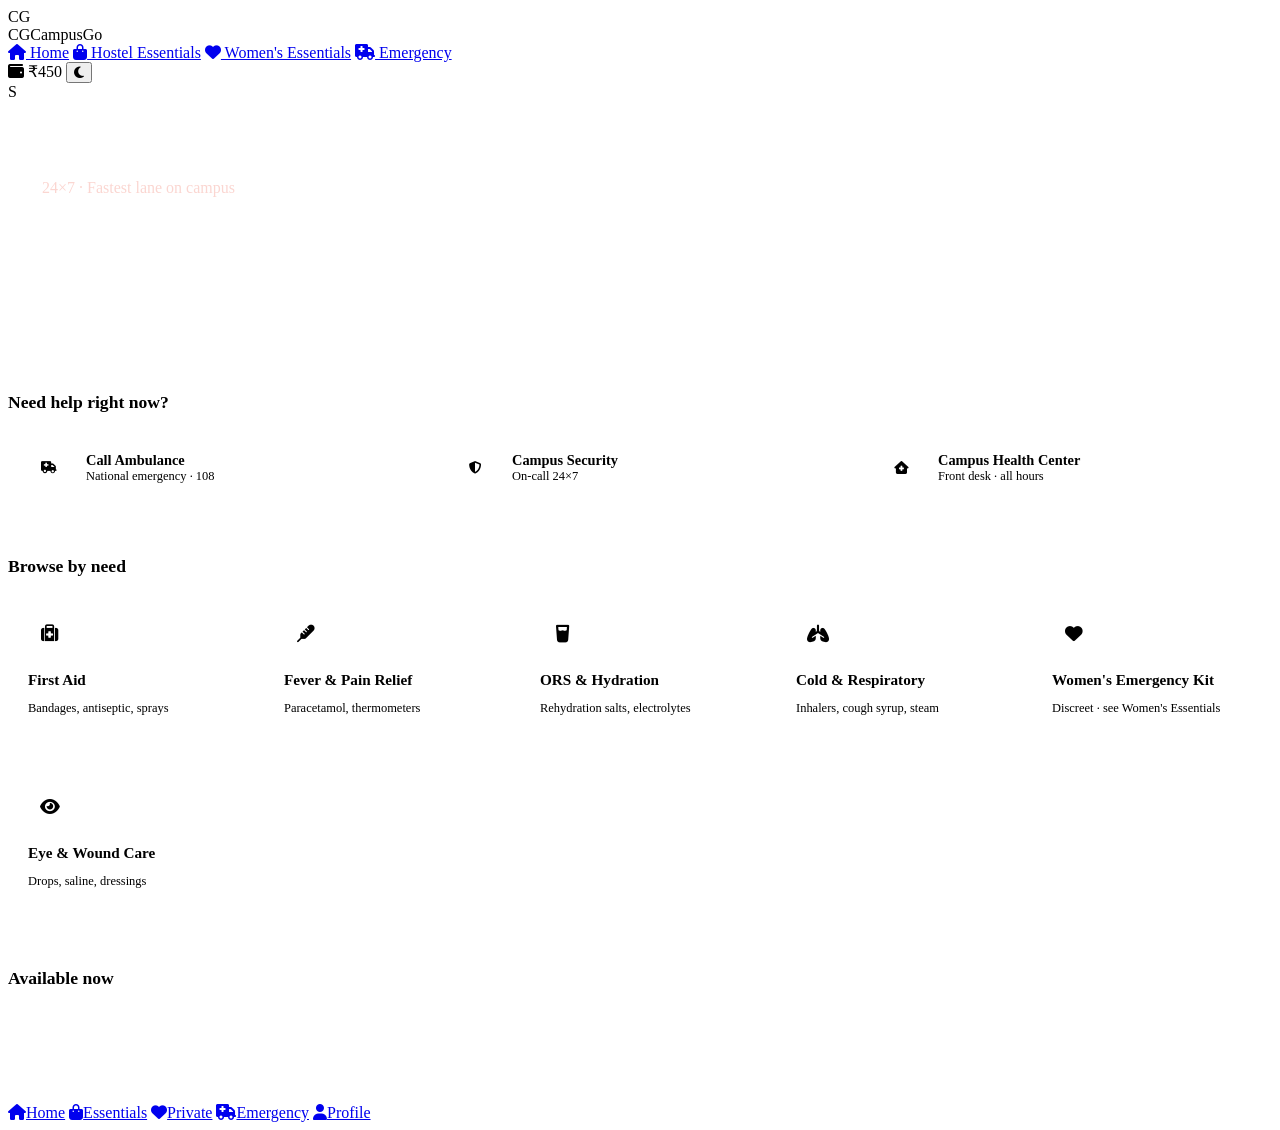
==== emergency.html @ 30fcaa8b "Project_SKS" ====
<!DOCTYPE html>
<html lang="en">
<head>
<meta charset="UTF-8">
<meta name="viewport" content="width=device-width, initial-scale=1.0">
<title>Emergency · CampusGo</title>
<link rel="stylesheet" href="https://cdnjs.cloudflare.com/ajax/libs/font-awesome/6.5.1/css/all.min.css">
<link rel="stylesheet" href="assets/css/style.css">
<style>
  .em-main { padding: 28px 0 100px; display: flex; flex-direction: column; gap: 32px; }

  .em-hero {
    border-radius: var(--r-xl);
    background: linear-gradient(135deg, var(--danger) 0%, #8A241C 100%);
    color: #fff;
    padding: 34px;
    display: flex; flex-wrap: wrap; gap: 20px; align-items: center; justify-content: space-between;
    position: relative; overflow: hidden;
  }
  .em-hero::after {
    content: '';
    position: absolute; inset: 0;
    background: radial-gradient(120% 100% at 100% 0%, rgba(255,255,255,0.16), transparent 60%);
  }
  .em-hero-text { position: relative; z-index: 1; max-width: 460px; }
  .em-hero-text .eyebrow { color: #FBD6D1; }
  .em-hero-text h1 { font-size: 1.6rem; margin: 6px 0 8px; }
  .em-eta-badge {
    position: relative; z-index: 1;
    background: rgba(255,255,255,0.16); border: 1px solid rgba(255,255,255,0.28);
    border-radius: var(--r-md); padding: 16px 20px; text-align: center; min-width: 130px;
  }
  .em-eta-badge strong { display: block; font-size: 1.6rem; font-family: var(--font-display); }
  .em-eta-badge span { font-size: 0.75rem; opacity: 0.9; }

  /* ---- SOS contact strip ---- */
  .sos-strip { display: grid; grid-template-columns: repeat(auto-fit, minmax(220px, 1fr)); gap: 14px; }
  .sos-card {
    display: flex; align-items: center; gap: 14px; padding: 18px; border-radius: var(--r-md);
    text-decoration: none; color: var(--ink); transition: transform var(--t-fast), box-shadow var(--t-fast);
  }
  .sos-card:hover { transform: translateY(-3px); box-shadow: var(--shadow-elevated); }
  .sos-icon {
    width: 46px; height: 46px; border-radius: 50%; display: grid; place-items: center;
    font-size: 1.15rem; flex: 0 0 auto; color: #fff;
  }
  .sos-card strong { display: block; font-size: 0.9rem; }
  .sos-card span { font-size: 0.78rem; color: var(--ink-faint); }

  /* ---- Category cards ---- */
  .em-cat-grid { display: grid; grid-template-columns: repeat(auto-fit, minmax(220px, 1fr)); gap: 16px; }
  .em-cat-card {
    padding: 20px; border-radius: var(--r-lg); cursor: pointer;
    transition: transform var(--t-fast), box-shadow var(--t-fast);
  }
  .em-cat-card:hover { transform: translateY(-3px); box-shadow: var(--shadow-elevated); }
  .em-cat-card.is-active { border-color: var(--danger); box-shadow: 0 0 0 2px var(--danger-soft) inset; }
  .em-cat-card i.cat-icon {
    width: 44px; height: 44px; border-radius: var(--r-md); display: grid; place-items: center;
    background: var(--danger-soft); color: var(--danger); font-size: 1.1rem; margin-bottom: 10px;
  }
  .em-cat-card h3 { font-size: 0.95rem; margin-bottom: 4px; }
  .em-cat-card p { font-size: 0.78rem; color: var(--ink-faint); }

  /* ---- Product grid (reuses r-card pattern) ---- */
  .em-cover { height: 128px; background-size: cover; background-position: center; }
  .em-body { padding: 14px 16px 16px; display: flex; flex-direction: column; gap: 8px; }
  .em-name { font-family: var(--font-display); font-weight: 700; font-size: 0.94rem; }
  .em-tags { font-size: 0.76rem; color: var(--ink-faint); }
  .em-foot { display: flex; align-items: center; justify-content: space-between; margin-top: 4px; }
  .em-price { font-family: var(--font-mono); font-weight: 600; }
  .em-add-btn {
    border: none; background: var(--danger); color: #fff;
    padding: 7px 14px; border-radius: var(--r-pill); font-size: 0.78rem; font-weight: 700;
    cursor: pointer; transition: transform var(--t-fast);
  }
  .em-add-btn:active { transform: scale(0.94); }
</style>
</head>
<body>

<div class="page-loader"><div class="loader-mark">CG</div></div>

<!-- ============ APP NAV ============ -->
<nav class="app-nav">
  <div class="wrap">
    <span class="brand"><span class="brand-badge">CG</span>CampusGo</span>
    <div class="app-nav-links">
      <a href="home.html" class="nav-link"><i class="fa-solid fa-house"></i> Home</a>
      <a href="hostel-essentials.html" class="nav-link"><i class="fa-solid fa-bag-shopping"></i> Hostel Essentials</a>
      <a href="womens-essentials.html" class="nav-link"><i class="fa-solid fa-heart"></i> Women's Essentials</a>
      <a href="emergency.html" class="nav-link is-active"><i class="fa-solid fa-truck-medical"></i> Emergency</a>
    </div>
    <div class="nav-right">
      <span class="wallet-chip"><i class="fa-solid fa-wallet"></i> ₹<span id="walletAmount">450</span></span>
      <button class="nav-icon-btn" data-action="toggle-theme" aria-label="Toggle dark mode">
        <i class="fa-solid fa-moon" data-theme-icon></i>
      </button>
      <div class="avatar" id="navAvatar">S</div>
    </div>
  </div>
</nav>

<main class="wrap em-main">

  <!-- ============ HERO ============ -->
  <section class="em-hero fade-up">
    <div class="em-hero-text">
      <p class="eyebrow">24×7 · Fastest lane on campus</p>
      <h1>Emergency Delivery</h1>
      <p>Medicines, first aid, and urgent essentials — routed to the nearest verified partner first, day or night.</p>
    </div>
    <div class="em-eta-badge">
      <strong>~12 min</strong>
      <span>avg. emergency ETA</span>
    </div>
  </section>

  <!-- ============ SOS STRIP ============ -->
  <section>
    <div class="section-head"><h2 style="font-size:1.1rem;">Need help right now?</h2></div>
    <div class="sos-strip">
      <a class="sos-card card" href="tel:108">
        <span class="sos-icon" style="background:var(--danger);"><i class="fa-solid fa-truck-medical"></i></span>
        <span><strong>Call Ambulance</strong><span>National emergency · 108</span></span>
      </a>
      <a class="sos-card card" href="tel:100">
        <span class="sos-icon" style="background:var(--info);"><i class="fa-solid fa-shield-halved"></i></span>
        <span><strong>Campus Security</strong><span>On-call 24×7</span></span>
      </a>
      <a class="sos-card card" href="tel:112">
        <span class="sos-icon" style="background:var(--accent-dark);"><i class="fa-solid fa-house-medical"></i></span>
        <span><strong>Campus Health Center</strong><span>Front desk · all hours</span></span>
      </a>
    </div>
  </section>

  <!-- ============ CATEGORIES ============ -->
  <section>
    <div class="section-head"><h2 style="font-size:1.1rem;">Browse by need</h2></div>
    <div class="em-cat-grid" id="emCatGrid">
      <div class="em-cat-card card" data-cat="firstaid">
        <i class="fa-solid fa-suitcase-medical cat-icon"></i>
        <h3>First Aid</h3>
        <p>Bandages, antiseptic, sprays</p>
      </div>
      <div class="em-cat-card card" data-cat="fever">
        <i class="fa-solid fa-thermometer cat-icon"></i>
        <h3>Fever &amp; Pain Relief</h3>
        <p>Paracetamol, thermometers</p>
      </div>
      <div class="em-cat-card card" data-cat="hydration">
        <i class="fa-solid fa-glass-water cat-icon"></i>
        <h3>ORS &amp; Hydration</h3>
        <p>Rehydration salts, electrolytes</p>
      </div>
      <div class="em-cat-card card" data-cat="respiratory">
        <i class="fa-solid fa-lungs cat-icon"></i>
        <h3>Cold &amp; Respiratory</h3>
        <p>Inhalers, cough syrup, steam</p>
      </div>
      <div class="em-cat-card card" data-cat="womens">
        <i class="fa-solid fa-heart cat-icon"></i>
        <h3>Women's Emergency Kit</h3>
        <p>Discreet · see Women's Essentials</p>
      </div>
      <div class="em-cat-card card" data-cat="eyecare">
        <i class="fa-solid fa-eye cat-icon"></i>
        <h3>Eye &amp; Wound Care</h3>
        <p>Drops, saline, dressings</p>
      </div>
    </div>
  </section>

  <!-- ============ PRODUCTS ============ -->
  <section>
    <div class="section-head">
      <h2 style="font-size:1.1rem;">Available now</h2>
      <span class="faint" style="font-size:0.82rem;" id="emResultCount"></span>
    </div>
    <div class="grid-restaurants" id="emGrid"><!-- injected by emergency.js --></div>
  </section>

</main>

<!-- ============ MOBILE TAB BAR ============ -->
<nav class="mobile-tabbar">
  <a href="home.html" class="tabbar-item"><i class="fa-solid fa-house"></i>Home</a>
  <a href="hostel-essentials.html" class="tabbar-item"><i class="fa-solid fa-bag-shopping"></i>Essentials</a>
  <a href="womens-essentials.html" class="tabbar-item"><i class="fa-solid fa-heart"></i>Private</a>
  <a href="emergency.html" class="tabbar-item is-active"><i class="fa-solid fa-truck-medical"></i>Emergency</a>
  <a href="profile.html" class="tabbar-item"><i class="fa-solid fa-user"></i>Profile</a>
</nav>

<script src="assets/js/main.js"></script>
<script src="assets/js/emergency.js"></script>
</body>
</html>
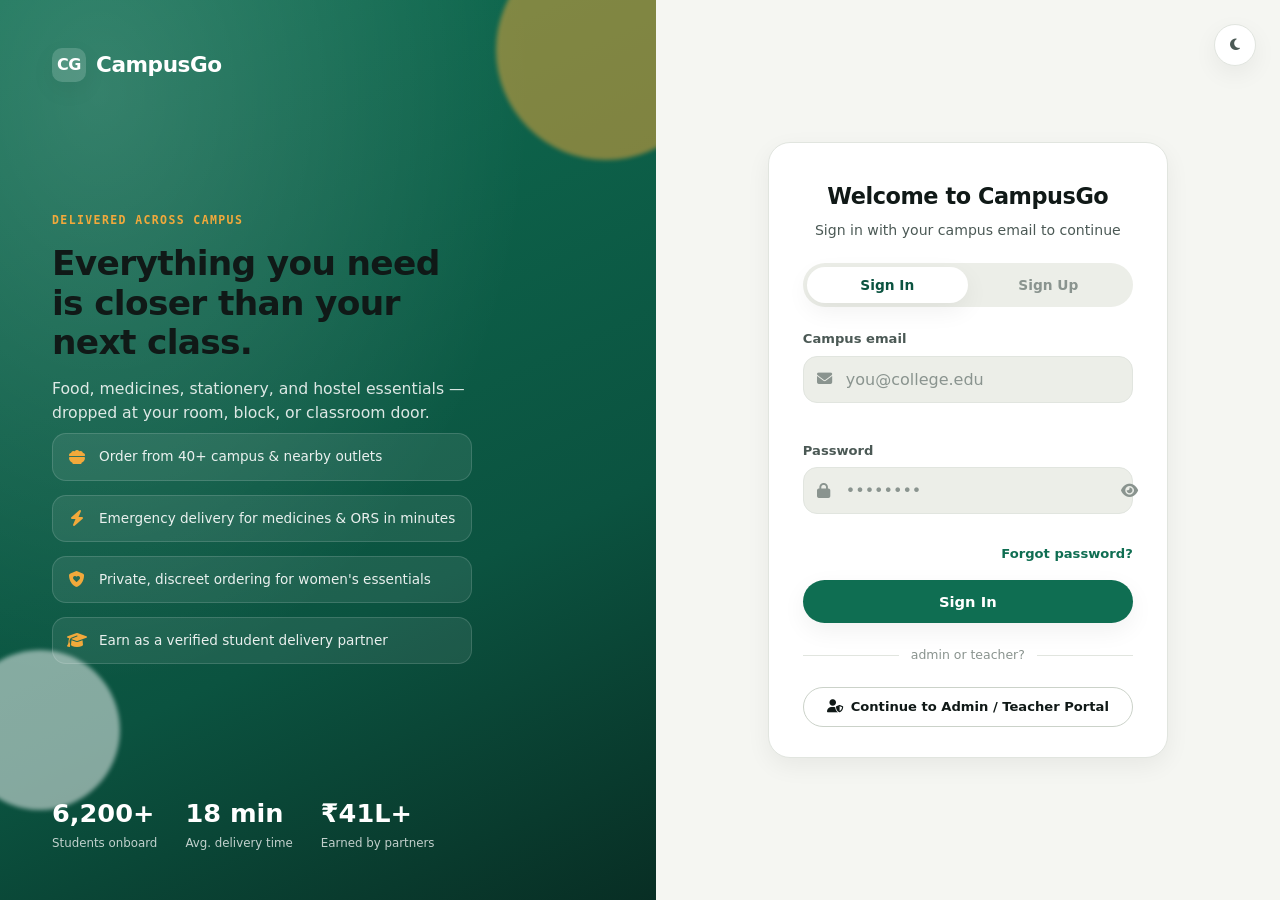
==== commit c104e709: "Upload Campus Go project" ====
--- a/emergency.html
+++ b/emergency.html
@@ -33,7 +33,7 @@
   .em-eta-badge strong { display: block; font-size: 1.6rem; font-family: var(--font-display); }
   .em-eta-badge span { font-size: 0.75rem; opacity: 0.9; }
 
-  /* ---- SOS contact strip ---- */
+  
   .sos-strip { display: grid; grid-template-columns: repeat(auto-fit, minmax(220px, 1fr)); gap: 14px; }
   .sos-card {
     display: flex; align-items: center; gap: 14px; padding: 18px; border-radius: var(--r-md);
--- a/assets/css/style.css
+++ b/assets/css/style.css
@@ -0,0 +1,1027 @@
+/* ==========================================================================
+   CampusGo — Design System
+   "Everything You Need. Delivered Across Campus."
+
+   Token system:
+   - Color:  paper base + deep emerald primary + marigold accent
+             (deliberately NOT the orange/red every food-delivery app uses —
+             emerald reads fresh + trustworthy and gives CampusGo its own identity)
+   - Type:   Sora (display) / Inter (body) / JetBrains Mono (data, IDs, OTPs)
+   - Motif:  the dotted "route rail" — the same line language used later on
+             live delivery tracking is reused here for onboarding progress,
+             because getting a student set up IS their first trip across campus
+   ========================================================================== */
+
+@import url('https://fonts.googleapis.com/css2?family=Sora:wght@400;500;600;700;800&family=Inter:wght@400;500;600;700&family=JetBrains+Mono:wght@400;500;600&display=swap');
+
+/* ---------------------------------- */
+/* 1. TOKENS                          */
+/* ---------------------------------- */
+:root {
+  /* Color — light (default) */
+  --bg: #F5F6F2;
+  --bg-elevated: #FFFFFF;
+  --bg-sunken: #ECEEE8;
+  --ink: #101917;
+  --ink-soft: #4B5955;
+  --ink-faint: #8A948F;
+  --border: #E1E5DF;
+  --border-strong: #CBD2C9;
+
+  --primary: #0F6E52;
+  --primary-dark: #0B5340;
+  --primary-soft: #DCEEE6;
+  --primary-contrast: #FFFFFF;
+
+  --accent: #F2A93B;
+  --accent-dark: #C7841F;
+  --accent-soft: #FCE7BF;
+
+  --danger: #D6483B;
+  --danger-soft: #F8DEDB;
+  --success: #1E8E5A;
+  --info: #2E6FBB;
+
+  /* Surfaces & effects */
+  --glass-bg: rgba(255, 255, 255, 0.6);
+  --glass-border: rgba(255, 255, 255, 0.4);
+  --shadow-soft: 0 8px 24px rgba(16, 25, 23, 0.06);
+  --shadow-elevated: 0 20px 48px rgba(16, 25, 23, 0.12);
+  --shadow-pop: 0 24px 64px rgba(16, 25, 23, 0.18);
+
+  /* Radius scale */
+  --r-sm: 8px;
+  --r-md: 14px;
+  --r-lg: 22px;
+  --r-xl: 32px;
+  --r-pill: 999px;
+
+  /* Type */
+  --font-display: 'Sora', system-ui, sans-serif;
+  --font-body: 'Inter', system-ui, sans-serif;
+  --font-mono: 'JetBrains Mono', ui-monospace, monospace;
+
+  /* Motion */
+  --ease-out: cubic-bezier(0.16, 1, 0.3, 1);
+  --ease-spring: cubic-bezier(0.34, 1.56, 0.64, 1);
+  --t-fast: 150ms;
+  --t-med: 280ms;
+  --t-slow: 480ms;
+
+  /* Layout */
+  --max-w: 1180px;
+  --nav-h: 76px;
+}
+
+[data-theme="dark"] {
+  --bg: #0E1512;
+  --bg-elevated: #16201C;
+  --bg-sunken: #0A0F0D;
+  --ink: #EDF2EF;
+  --ink-soft: #A9B5B0;
+  --ink-faint: #6C7873;
+  --border: #223028;
+  --border-strong: #2E4038;
+
+  --primary: #22A67D;
+  --primary-dark: #1B8768;
+  --primary-soft: #163227;
+  --primary-contrast: #06120D;
+
+  --accent: #F5B655;
+  --accent-soft: #3A2C13;
+
+  --danger-soft: #3A1E1B;
+
+  --glass-bg: rgba(22, 32, 28, 0.6);
+  --glass-border: rgba(255, 255, 255, 0.08);
+  --shadow-soft: 0 8px 24px rgba(0, 0, 0, 0.28);
+  --shadow-elevated: 0 20px 48px rgba(0, 0, 0, 0.4);
+  --shadow-pop: 0 24px 64px rgba(0, 0, 0, 0.5);
+}
+
+/* ---------------------------------- */
+/* 2. RESET                           */
+/* ---------------------------------- */
+*, *::before, *::after { box-sizing: border-box; }
+html { scroll-behavior: smooth; }
+body {
+  margin: 0;
+  background: var(--bg);
+  color: var(--ink);
+  font-family: var(--font-body);
+  font-size: 16px;
+  line-height: 1.55;
+  -webkit-font-smoothing: antialiased;
+  transition: background var(--t-med) var(--ease-out), color var(--t-med) var(--ease-out);
+  min-height: 100vh;
+}
+h1, h2, h3, h4, h5 {
+  font-family: var(--font-display);
+  margin: 0;
+  color: var(--ink);
+  letter-spacing: -0.02em;
+}
+p { margin: 0; }
+a { color: inherit; text-decoration: none; }
+ul { margin: 0; padding: 0; list-style: none; }
+button { font-family: inherit; cursor: pointer; }
+input, select, textarea { font-family: inherit; font-size: inherit; color: inherit; }
+img { max-width: 100%; display: block; }
+
+/* Visible keyboard focus everywhere */
+:focus-visible {
+  outline: 2.5px solid var(--primary);
+  outline-offset: 3px;
+  border-radius: var(--r-sm);
+}
+
+@media (prefers-reduced-motion: reduce) {
+  *, *::before, *::after {
+    animation-duration: 0.001ms !important;
+    animation-iteration-count: 1 !important;
+    transition-duration: 0.001ms !important;
+    scroll-behavior: auto !important;
+  }
+}
+
+/* ---------------------------------- */
+/* 3. LAYOUT PRIMITIVES               */
+/* ---------------------------------- */
+.wrap {
+  width: 100%;
+  max-width: var(--max-w);
+  margin-inline: auto;
+  padding-inline: 24px;
+}
+
+.auth-shell {
+  min-height: 100vh;
+  display: grid;
+  grid-template-columns: 1.05fr 1fr;
+}
+@media (max-width: 900px) {
+  .auth-shell { grid-template-columns: 1fr; }
+}
+
+.auth-visual {
+  position: relative;
+  background:
+    radial-gradient(120% 120% at 15% 10%, rgba(255,255,255,0.16), transparent 55%),
+    linear-gradient(155deg, var(--primary) 0%, var(--primary-dark) 65%, #082E24 100%);
+  color: #fff;
+  display: flex;
+  flex-direction: column;
+  justify-content: space-between;
+  padding: 48px 52px;
+  overflow: hidden;
+}
+@media (max-width: 900px) { .auth-visual { display: none; } }
+
+.auth-form-side {
+  display: flex;
+  flex-direction: column;
+  align-items: center;
+  justify-content: center;
+  padding: 40px 24px;
+  position: relative;
+}
+
+/* ---------------------------------- */
+/* 4. BRAND MARK                      */
+/* ---------------------------------- */
+.brand {
+  display: inline-flex;
+  align-items: center;
+  gap: 10px;
+  font-family: var(--font-display);
+  font-weight: 800;
+  font-size: 1.35rem;
+  letter-spacing: -0.02em;
+}
+.brand-badge {
+  width: 34px; height: 34px;
+  border-radius: 10px;
+  background: var(--accent);
+  display: grid;
+  place-items: center;
+  color: var(--primary-dark);
+  font-weight: 800;
+  font-size: 1rem;
+  box-shadow: var(--shadow-soft);
+}
+.auth-visual .brand-badge { background: rgba(255,255,255,0.16); color: #fff; }
+
+/* ---------------------------------- */
+/* 5. ROUTE RAIL — signature element  */
+/*    used for onboarding progress    */
+/* ---------------------------------- */
+.route-rail {
+  display: flex;
+  align-items: center;
+  gap: 0;
+  margin: 0 auto 8px;
+  width: 100%;
+  max-width: 420px;
+}
+.route-step {
+  display: flex;
+  flex-direction: column;
+  align-items: center;
+  gap: 8px;
+  flex: 0 0 auto;
+  position: relative;
+}
+.route-node {
+  width: 34px; height: 34px;
+  border-radius: 50%;
+  background: var(--bg-elevated);
+  border: 2px solid var(--border-strong);
+  display: grid;
+  place-items: center;
+  font-family: var(--font-mono);
+  font-size: 0.78rem;
+  font-weight: 600;
+  color: var(--ink-faint);
+  transition: all var(--t-med) var(--ease-spring);
+  z-index: 2;
+}
+.route-label {
+  font-size: 0.72rem;
+  color: var(--ink-faint);
+  font-weight: 600;
+  white-space: nowrap;
+  position: absolute;
+  top: 42px;
+}
+.route-step.is-done .route-node {
+  background: var(--primary);
+  border-color: var(--primary);
+  color: #fff;
+}
+.route-step.is-active .route-node {
+  background: var(--bg-elevated);
+  border-color: var(--primary);
+  color: var(--primary);
+  box-shadow: 0 0 0 5px var(--primary-soft);
+  transform: scale(1.08);
+}
+.route-step.is-active .route-label,
+.route-step.is-done .route-label { color: var(--primary); }
+
+.route-line {
+  flex: 1 1 auto;
+  height: 2px;
+  background-image: linear-gradient(to right, var(--border-strong) 0 6px, transparent 6px 12px);
+  background-size: 12px 2px;
+  background-repeat: repeat-x;
+  position: relative;
+  margin: 0 -2px;
+  top: -13px;
+}
+.route-line::after {
+  content: '';
+  position: absolute;
+  inset: 0;
+  width: var(--fill, 0%);
+  background: var(--primary);
+  transition: width var(--t-slow) var(--ease-out);
+}
+.route-pin {
+  position: absolute;
+  top: -30px;
+  left: var(--pin, 0%);
+  transform: translateX(-50%);
+  font-size: 1.1rem;
+  transition: left var(--t-slow) var(--ease-spring);
+  filter: drop-shadow(0 3px 6px rgba(0,0,0,0.25));
+}
+
+/* ---------------------------------- */
+/* 6. CARDS / SURFACES                */
+/* ---------------------------------- */
+.card {
+  background: var(--bg-elevated);
+  border: 1px solid var(--border);
+  border-radius: var(--r-lg);
+  box-shadow: var(--shadow-soft);
+}
+.glass {
+  background: var(--glass-bg);
+  backdrop-filter: blur(18px) saturate(140%);
+  -webkit-backdrop-filter: blur(18px) saturate(140%);
+  border: 1px solid var(--glass-border);
+}
+
+.auth-card {
+  width: 100%;
+  max-width: 400px;
+  padding: 36px 34px 30px;
+  display: flex;
+  flex-direction: column;
+  gap: 22px;
+}
+
+/* ---------------------------------- */
+/* 7. FORM ELEMENTS                   */
+/* ---------------------------------- */
+.field {
+  display: flex;
+  flex-direction: column;
+  gap: 6px;
+}
+.field label {
+  font-size: 0.82rem;
+  font-weight: 600;
+  color: var(--ink-soft);
+}
+.input, .select {
+  width: 100%;
+  padding: 13px 14px;
+  border-radius: var(--r-md);
+  border: 1.5px solid var(--border);
+  background: var(--bg-sunken);
+  color: var(--ink);
+  transition: border-color var(--t-fast) var(--ease-out), box-shadow var(--t-fast) var(--ease-out), background var(--t-fast);
+}
+.input::placeholder { color: var(--ink-faint); }
+.input:focus, .select:focus {
+  outline: none;
+  border-color: var(--primary);
+  background: var(--bg-elevated);
+  box-shadow: 0 0 0 4px var(--primary-soft);
+}
+.input.has-error { border-color: var(--danger); }
+.field-error {
+  font-size: 0.78rem;
+  color: var(--danger);
+  min-height: 16px;
+  display: flex;
+  align-items: center;
+  gap: 5px;
+}
+.input-icon-wrap { position: relative; }
+.input-icon-wrap .input { padding-left: 42px; }
+.input-icon-wrap i {
+  position: absolute;
+  left: 14px; top: 50%;
+  transform: translateY(-50%);
+  color: var(--ink-faint);
+  font-size: 0.95rem;
+}
+.input-icon-wrap .toggle-visibility {
+  position: absolute;
+  right: 10px; top: 50%;
+  transform: translateY(-50%);
+  background: none;
+  border: none;
+  color: var(--ink-faint);
+  padding: 8px;
+  border-radius: var(--r-sm);
+}
+.input-icon-wrap .toggle-visibility:hover { color: var(--ink); }
+
+/* OTP boxes */
+.otp-row { display: flex; gap: 10px; justify-content: center; }
+.otp-box {
+  width: 46px; height: 54px;
+  text-align: center;
+  font-family: var(--font-mono);
+  font-size: 1.25rem;
+  font-weight: 600;
+  border-radius: var(--r-md);
+  border: 1.5px solid var(--border);
+  background: var(--bg-sunken);
+}
+.otp-box:focus {
+  outline: none;
+  border-color: var(--primary);
+  background: var(--bg-elevated);
+  box-shadow: 0 0 0 4px var(--primary-soft);
+}
+
+/* Segmented / lane selector (Hosteler vs Day Scholar) */
+.lane-select {
+  display: grid;
+  grid-template-columns: 1fr 1fr;
+  gap: 14px;
+}
+.lane-option {
+  border: 1.5px solid var(--border);
+  background: var(--bg-sunken);
+  border-radius: var(--r-lg);
+  padding: 20px 16px;
+  display: flex;
+  flex-direction: column;
+  align-items: center;
+  gap: 10px;
+  text-align: center;
+  transition: all var(--t-fast) var(--ease-out);
+}
+.lane-option i { font-size: 1.5rem; color: var(--ink-faint); transition: color var(--t-fast); }
+.lane-option strong { font-family: var(--font-display); font-size: 0.95rem; }
+.lane-option span { font-size: 0.76rem; color: var(--ink-faint); }
+.lane-option:hover { border-color: var(--primary); transform: translateY(-2px); }
+.lane-option.is-selected {
+  border-color: var(--primary);
+  background: var(--primary-soft);
+  box-shadow: 0 0 0 4px var(--primary-soft);
+}
+.lane-option.is-selected i,
+.lane-option.is-selected strong { color: var(--primary-dark); }
+
+/* ---------------------------------- */
+/* 8. BUTTONS                         */
+/* ---------------------------------- */
+.btn {
+  position: relative;
+  overflow: hidden;
+  display: inline-flex;
+  align-items: center;
+  justify-content: center;
+  gap: 8px;
+  padding: 13px 22px;
+  border-radius: var(--r-pill);
+  font-weight: 700;
+  font-size: 0.92rem;
+  border: none;
+  transition: transform var(--t-fast) var(--ease-spring), box-shadow var(--t-fast), opacity var(--t-fast), background var(--t-fast);
+  white-space: nowrap;
+}
+.btn:active { transform: scale(0.97); }
+.btn:disabled { opacity: 0.55; cursor: not-allowed; pointer-events: none; }
+.btn-primary { background: var(--primary); color: var(--primary-contrast); box-shadow: var(--shadow-soft); }
+.btn-primary:hover { background: var(--primary-dark); box-shadow: var(--shadow-elevated); transform: translateY(-1px); }
+.btn-accent { background: var(--accent); color: #241300; }
+.btn-accent:hover { background: var(--accent-dark); }
+.btn-ghost { background: transparent; color: var(--ink); border: 1.5px solid var(--border-strong); }
+.btn-ghost:hover { background: var(--bg-sunken); }
+.btn-block { width: 100%; }
+.btn-sm { padding: 9px 16px; font-size: 0.82rem; }
+
+/* Ripple */
+.btn .ripple {
+  position: absolute;
+  border-radius: 50%;
+  background: rgba(255,255,255,0.55);
+  transform: scale(0);
+  animation: ripple 600ms var(--ease-out);
+  pointer-events: none;
+}
+@keyframes ripple { to { transform: scale(2.6); opacity: 0; } }
+
+/* ---------------------------------- */
+/* 9. UTILITY TEXT / MISC             */
+/* ---------------------------------- */
+.eyebrow {
+  font-family: var(--font-mono);
+  font-size: 0.72rem;
+  letter-spacing: 0.12em;
+  text-transform: uppercase;
+  color: var(--primary);
+  font-weight: 600;
+}
+.auth-visual .eyebrow { color: var(--accent); }
+.muted { color: var(--ink-soft); }
+.faint { color: var(--ink-faint); }
+.divider-text {
+  display: flex; align-items: center; gap: 12px;
+  color: var(--ink-faint); font-size: 0.78rem;
+}
+.divider-text::before, .divider-text::after {
+  content: ''; flex: 1; height: 1px; background: var(--border);
+}
+.link-inline { color: var(--primary); font-weight: 600; }
+.link-inline:hover { text-decoration: underline; }
+
+.theme-toggle {
+  position: absolute;
+  top: 24px; right: 24px;
+  width: 42px; height: 42px;
+  border-radius: 50%;
+  border: 1.5px solid var(--border);
+  background: var(--bg-elevated);
+  display: grid;
+  place-items: center;
+  color: var(--ink-soft);
+  box-shadow: var(--shadow-soft);
+  transition: transform var(--t-fast) var(--ease-spring);
+  z-index: 10;
+}
+.theme-toggle:hover { transform: rotate(20deg); }
+
+/* Tabs (sign in / sign up) */
+.auth-tabs {
+  display: flex;
+  background: var(--bg-sunken);
+  border-radius: var(--r-pill);
+  padding: 4px;
+  position: relative;
+}
+.auth-tab {
+  flex: 1;
+  text-align: center;
+  padding: 10px 0;
+  border: none;
+  background: transparent;
+  border-radius: var(--r-pill);
+  font-weight: 700;
+  font-size: 0.86rem;
+  color: var(--ink-faint);
+  transition: color var(--t-fast);
+  position: relative;
+  z-index: 1;
+}
+.auth-tab.is-active { color: var(--primary-dark); }
+.auth-tab-glider {
+  position: absolute;
+  top: 4px; bottom: 4px;
+  width: calc(50% - 4px);
+  left: 4px;
+  background: var(--bg-elevated);
+  border-radius: var(--r-pill);
+  box-shadow: var(--shadow-soft);
+  transition: transform var(--t-med) var(--ease-spring);
+}
+
+/* Role chips on visual side */
+.role-chip-row { display: flex; flex-wrap: wrap; gap: 10px; }
+.role-chip {
+  display: flex; align-items: center; gap: 7px;
+  padding: 8px 14px;
+  border-radius: var(--r-pill);
+  background: rgba(255,255,255,0.12);
+  border: 1px solid rgba(255,255,255,0.18);
+  font-size: 0.8rem;
+  font-weight: 600;
+}
+
+/* Floating decorative blobs on visual side */
+.blob {
+  position: absolute;
+  border-radius: 50%;
+  filter: blur(2px);
+  opacity: 0.5;
+  animation: float 7s ease-in-out infinite;
+}
+@keyframes float {
+  0%, 100% { transform: translateY(0) translateX(0); }
+  50% { transform: translateY(-16px) translateX(8px); }
+}
+
+/* Stat pills */
+.stat-row { display: flex; gap: 28px; }
+.stat-row .num { font-family: var(--font-display); font-size: 1.6rem; font-weight: 800; }
+.stat-row .lbl { font-size: 0.74rem; opacity: 0.75; }
+
+/* ---------------------------------- */
+/* 10. TOASTS                         */
+/* ---------------------------------- */
+.toast-stack {
+  position: fixed;
+  top: 20px; right: 20px;
+  display: flex; flex-direction: column; gap: 10px;
+  z-index: 999;
+}
+.toast {
+  display: flex; align-items: center; gap: 10px;
+  background: var(--bg-elevated);
+  border: 1px solid var(--border);
+  box-shadow: var(--shadow-elevated);
+  padding: 13px 18px;
+  border-radius: var(--r-md);
+  font-size: 0.86rem;
+  font-weight: 600;
+  min-width: 240px;
+  max-width: 340px;
+  animation: toast-in var(--t-med) var(--ease-spring);
+}
+.toast.is-leaving { animation: toast-out var(--t-fast) var(--ease-out) forwards; }
+.toast i { font-size: 1.05rem; }
+.toast.toast-success i { color: var(--success); }
+.toast.toast-error i { color: var(--danger); }
+.toast.toast-info i { color: var(--info); }
+@keyframes toast-in { from { transform: translateX(30px); opacity: 0; } to { transform: translateX(0); opacity: 1; } }
+@keyframes toast-out { to { transform: translateX(30px); opacity: 0; } }
+
+/* ---------------------------------- */
+/* 11. LOADING / SKELETON             */
+/* ---------------------------------- */
+.page-loader {
+  position: fixed; inset: 0;
+  background: var(--bg);
+  display: grid; place-items: center;
+  z-index: 1000;
+  transition: opacity var(--t-slow) var(--ease-out), visibility var(--t-slow);
+}
+.page-loader.is-hidden { opacity: 0; visibility: hidden; }
+.loader-mark {
+  width: 46px; height: 46px;
+  border-radius: 12px;
+  background: var(--primary);
+  display: grid; place-items: center;
+  color: #fff; font-family: var(--font-display); font-weight: 800;
+  animation: pulse-scale 1.1s ease-in-out infinite;
+}
+@keyframes pulse-scale { 0%,100% { transform: scale(1); } 50% { transform: scale(1.12); } }
+
+.spinner {
+  width: 18px; height: 18px;
+  border-radius: 50%;
+  border: 2.5px solid rgba(255,255,255,0.4);
+  border-top-color: #fff;
+  animation: spin 0.7s linear infinite;
+}
+@keyframes spin { to { transform: rotate(360deg); } }
+
+/* ---------------------------------- */
+/* 12. ANIMATIONS: fade/slide entries */
+/* ---------------------------------- */
+.fade-up {
+  animation: fadeUp var(--t-slow) var(--ease-out) both;
+}
+@keyframes fadeUp {
+  from { opacity: 0; transform: translateY(14px); }
+  to { opacity: 1; transform: translateY(0); }
+}
+.delay-1 { animation-delay: 80ms; }
+.delay-2 { animation-delay: 160ms; }
+.delay-3 { animation-delay: 240ms; }
+
+/* Confetti (used later on first completed order) */
+.confetti-piece {
+  position: fixed;
+  top: -12px;
+  width: 8px; height: 14px;
+  z-index: 1200;
+  animation: confetti-fall linear forwards;
+}
+@keyframes confetti-fall {
+  to { transform: translateY(110vh) rotate(540deg); opacity: 0.9; }
+}
+
+/* ==========================================================================
+   13. APP SHELL — persistent nav, used on every page past onboarding
+   ========================================================================== */
+.app-nav {
+  position: sticky;
+  top: 0;
+  z-index: 100;
+  height: var(--nav-h);
+  display: flex;
+  align-items: center;
+  background: var(--glass-bg);
+  backdrop-filter: blur(18px) saturate(140%);
+  -webkit-backdrop-filter: blur(18px) saturate(140%);
+  border-bottom: 1px solid var(--border);
+}
+.app-nav .wrap { display: flex; align-items: center; gap: 28px; }
+.app-nav-links { display: flex; align-items: center; gap: 4px; flex: 1; }
+.nav-link {
+  display: flex; align-items: center; gap: 7px;
+  padding: 9px 14px;
+  border-radius: var(--r-pill);
+  font-size: 0.87rem;
+  font-weight: 600;
+  color: var(--ink-soft);
+  transition: all var(--t-fast) var(--ease-out);
+}
+.nav-link i { font-size: 0.85rem; }
+.nav-link:hover { background: var(--bg-sunken); color: var(--ink); }
+.nav-link.is-active { background: var(--primary-soft); color: var(--primary-dark); }
+.nav-link.nav-link-accent { background: var(--accent-soft); color: var(--accent-dark); }
+.nav-link.nav-link-accent:hover { background: var(--accent); color: #fff; }
+
+/* Privacy-gated links (e.g. Women's Essentials for non-verified users) */
+.is-locked { opacity: 0.5; cursor: not-allowed; }
+.is-locked:hover { opacity: 0.5 !important; }
+@media (max-width: 980px) { .app-nav-links { display: none; } }
+
+.nav-right { display: flex; align-items: center; gap: 12px; }
+.nav-icon-btn {
+  position: relative;
+  width: 40px; height: 40px;
+  border-radius: 50%;
+  border: 1.5px solid var(--border);
+  background: var(--bg-elevated);
+  display: grid; place-items: center;
+  color: var(--ink-soft);
+  transition: transform var(--t-fast) var(--ease-spring), color var(--t-fast);
+}
+.nav-icon-btn:hover { color: var(--primary); transform: translateY(-1px); }
+.nav-badge {
+  position: absolute; top: -3px; right: -3px;
+  min-width: 16px; height: 16px; padding: 0 3px;
+  border-radius: var(--r-pill);
+  background: var(--danger); color: #fff;
+  font-size: 0.62rem; font-weight: 700;
+  display: grid; place-items: center;
+  border: 2px solid var(--bg);
+}
+.wallet-chip {
+  display: flex; align-items: center; gap: 8px;
+  padding: 7px 14px;
+  border-radius: var(--r-pill);
+  background: var(--primary-soft);
+  color: var(--primary-dark);
+  font-weight: 700;
+  font-size: 0.85rem;
+}
+.avatar {
+  width: 40px; height: 40px;
+  border-radius: 50%;
+  background: var(--accent);
+  color: #241300;
+  display: grid; place-items: center;
+  font-family: var(--font-display);
+  font-weight: 800;
+  font-size: 0.9rem;
+}
+
+/* Mobile bottom tab bar */
+.mobile-tabbar {
+  display: none;
+  position: fixed; bottom: 0; left: 0; right: 0;
+  z-index: 100;
+  background: var(--glass-bg);
+  backdrop-filter: blur(18px);
+  border-top: 1px solid var(--border);
+  padding: 8px 6px calc(8px + env(safe-area-inset-bottom));
+}
+@media (max-width: 980px) {
+  .mobile-tabbar { display: flex; justify-content: space-around; }
+}
+.tabbar-item {
+  display: flex; flex-direction: column; align-items: center; gap: 3px;
+  font-size: 0.65rem; font-weight: 600;
+  color: var(--ink-faint);
+  padding: 4px 10px;
+}
+.tabbar-item i { font-size: 1.05rem; }
+.tabbar-item.is-active { color: var(--primary); }
+
+/* ---------------------------------- */
+/* 14. PAGE HEADER / WELCOME BAND      */
+/* ---------------------------------- */
+.welcome-band {
+  background: linear-gradient(135deg, var(--primary) 0%, var(--primary-dark) 100%);
+  border-radius: var(--r-xl);
+  padding: 30px 32px;
+  color: #fff;
+  position: relative;
+  overflow: hidden;
+  display: flex;
+  justify-content: space-between;
+  align-items: center;
+  gap: 24px;
+  flex-wrap: wrap;
+}
+.welcome-band::after {
+  content: '';
+  position: absolute; inset: 0;
+  background: radial-gradient(120% 140% at 100% 0%, rgba(255,255,255,0.14), transparent 60%);
+}
+.location-chip {
+  display: inline-flex; align-items: center; gap: 8px;
+  background: rgba(255,255,255,0.14);
+  border: 1px solid rgba(255,255,255,0.2);
+  padding: 7px 14px;
+  border-radius: var(--r-pill);
+  font-size: 0.8rem;
+  font-weight: 600;
+  margin-top: 10px;
+}
+.quick-actions { display: flex; gap: 10px; flex-wrap: wrap; position: relative; z-index: 1; }
+.quick-action-btn {
+  display: flex; flex-direction: column; align-items: center; gap: 6px;
+  background: rgba(255,255,255,0.14);
+  border: 1px solid rgba(255,255,255,0.2);
+  border-radius: var(--r-md);
+  padding: 12px 16px;
+  color: #fff;
+  font-size: 0.74rem;
+  font-weight: 600;
+  min-width: 84px;
+  transition: transform var(--t-fast) var(--ease-spring), background var(--t-fast);
+}
+.quick-action-btn:hover { background: rgba(255,255,255,0.24); transform: translateY(-2px); }
+.quick-action-btn i { font-size: 1.15rem; }
+.quick-action-btn.is-emergency { background: var(--danger); border-color: var(--danger); }
+
+/* ---------------------------------- */
+/* 15. CATEGORY CHIPS                 */
+/* ---------------------------------- */
+.category-scroll {
+  display: flex; gap: 12px;
+  overflow-x: auto;
+  padding-bottom: 6px;
+  scrollbar-width: none;
+}
+.category-scroll::-webkit-scrollbar { display: none; }
+.category-chip {
+  flex: 0 0 auto;
+  display: flex; flex-direction: column; align-items: center; gap: 8px;
+  padding: 14px 18px;
+  border-radius: var(--r-lg);
+  background: var(--bg-elevated);
+  border: 1.5px solid var(--border);
+  min-width: 88px;
+  transition: all var(--t-fast) var(--ease-out);
+  font-size: 0.78rem;
+  font-weight: 600;
+  color: var(--ink-soft);
+}
+.category-chip i { font-size: 1.3rem; color: var(--primary); }
+.category-chip:hover { transform: translateY(-3px); box-shadow: var(--shadow-soft); }
+.category-chip.is-active { background: var(--primary); border-color: var(--primary); color: #fff; }
+.category-chip.is-active i { color: #fff; }
+
+/* ---------------------------------- */
+/* 16. RESTAURANT / PRODUCT CARDS     */
+/* ---------------------------------- */
+.section-head {
+  display: flex; align-items: baseline; justify-content: space-between;
+  margin-bottom: 16px;
+}
+.grid-restaurants {
+  display: grid;
+  grid-template-columns: repeat(auto-fill, minmax(270px, 1fr));
+  gap: 20px;
+}
+.r-card {
+  background: var(--bg-elevated);
+  border: 1px solid var(--border);
+  border-radius: var(--r-lg);
+  overflow: hidden;
+  transition: transform var(--t-fast) var(--ease-out), box-shadow var(--t-fast);
+  display: flex; flex-direction: column;
+}
+.r-card:hover { transform: translateY(-4px); box-shadow: var(--shadow-elevated); }
+.r-cover {
+  height: 128px;
+  position: relative;
+  display: flex; align-items: flex-start; justify-content: space-between;
+  padding: 12px;
+}
+.r-badge {
+  font-size: 0.68rem; font-weight: 700;
+  padding: 4px 9px; border-radius: var(--r-pill);
+  background: rgba(255,255,255,0.9); color: var(--ink);
+  display: flex; align-items: center; gap: 4px;
+}
+.r-badge.veg { color: var(--success); }
+.r-badge.non-veg { color: var(--danger); }
+.r-fav-btn {
+  width: 30px; height: 30px; border-radius: 50%;
+  background: rgba(255,255,255,0.9);
+  border: none; display: grid; place-items: center;
+  color: var(--ink-faint);
+  transition: color var(--t-fast), transform var(--t-fast);
+}
+.r-fav-btn.is-active { color: var(--danger); }
+.r-fav-btn:hover { transform: scale(1.1); }
+.r-body { padding: 14px 16px 16px; display: flex; flex-direction: column; gap: 8px; flex: 1; }
+.r-name { font-family: var(--font-display); font-size: 1.02rem; font-weight: 700; }
+.r-tags { font-size: 0.78rem; color: var(--ink-faint); }
+.r-meta-row { display: flex; align-items: center; justify-content: space-between; font-size: 0.8rem; margin-top: auto; }
+.r-rating { display: flex; align-items: center; gap: 4px; color: var(--success); font-weight: 700; }
+.r-time { color: var(--ink-faint); }
+.r-menu {
+  display: none;
+  flex-direction: column;
+  border-top: 1px solid var(--border);
+  padding: 10px 16px 14px;
+  gap: 10px;
+}
+.r-menu.is-open { display: flex; animation: fadeUp var(--t-fast) var(--ease-out) both; }
+.menu-item-row {
+  display: flex; align-items: center; justify-content: space-between; gap: 10px;
+  font-size: 0.85rem;
+}
+.menu-item-info strong { display: block; font-size: 0.87rem; }
+.menu-item-info span { font-size: 0.76rem; color: var(--ink-faint); }
+.qty-stepper {
+  display: flex; align-items: center; gap: 8px;
+  background: var(--primary-soft);
+  border-radius: var(--r-pill);
+  padding: 4px 6px;
+}
+.qty-stepper button {
+  width: 24px; height: 24px; border-radius: 50%;
+  border: none; background: var(--bg-elevated);
+  color: var(--primary-dark); font-weight: 800;
+  display: grid; place-items: center;
+}
+.qty-stepper span { min-width: 16px; text-align: center; font-weight: 700; font-size: 0.82rem; }
+.add-btn {
+  border: 1.5px solid var(--primary);
+  color: var(--primary-dark);
+  background: var(--bg-elevated);
+  font-weight: 700; font-size: 0.78rem;
+  padding: 5px 14px; border-radius: var(--r-pill);
+}
+.add-btn:hover { background: var(--primary); color: #fff; }
+
+/* ---------------------------------- */
+/* 17. CART DRAWER                    */
+/* ---------------------------------- */
+.cart-fab {
+  position: fixed;
+  bottom: 26px; right: 26px;
+  z-index: 200;
+  background: var(--primary);
+  color: #fff;
+  border: none;
+  border-radius: var(--r-pill);
+  padding: 14px 22px;
+  display: flex; align-items: center; gap: 10px;
+  font-weight: 700;
+  box-shadow: var(--shadow-pop);
+  transform: translateY(120px);
+  transition: transform var(--t-med) var(--ease-spring);
+}
+.cart-fab.is-visible { transform: translateY(0); }
+@media (max-width: 980px) { .cart-fab { bottom: 78px; } }
+
+.cart-drawer {
+  position: fixed; top: 0; right: 0; bottom: 0;
+  width: 400px; max-width: 92vw;
+  background: var(--bg-elevated);
+  box-shadow: var(--shadow-pop);
+  z-index: 300;
+  display: flex; flex-direction: column;
+  transform: translateX(100%);
+  transition: transform var(--t-med) var(--ease-out);
+}
+.cart-drawer.is-open { transform: translateX(0); }
+.cart-drawer-overlay {
+  position: fixed; inset: 0; background: rgba(10,15,13,0.4);
+  z-index: 290; opacity: 0; visibility: hidden;
+  transition: opacity var(--t-med);
+}
+.cart-drawer-overlay.is-open { opacity: 1; visibility: visible; }
+.cart-drawer-head { padding: 20px; border-bottom: 1px solid var(--border); display: flex; justify-content: space-between; align-items: center; }
+.cart-drawer-body { flex: 1; overflow-y: auto; padding: 16px 20px; display: flex; flex-direction: column; gap: 14px; }
+.cart-line { display: flex; align-items: center; gap: 12px; }
+.cart-line-info { flex: 1; }
+.cart-line-info strong { font-size: 0.88rem; display: block; }
+.cart-line-info span { font-size: 0.76rem; color: var(--ink-faint); }
+.cart-drawer-foot { padding: 18px 20px; border-top: 1px solid var(--border); display: flex; flex-direction: column; gap: 12px; }
+.cart-summary-row { display: flex; justify-content: space-between; font-size: 0.86rem; color: var(--ink-soft); }
+.cart-summary-row.total { font-weight: 800; color: var(--ink); font-size: 1rem; }
+.empty-state { text-align: center; padding: 40px 20px; color: var(--ink-faint); }
+.empty-state i { font-size: 2.2rem; margin-bottom: 10px; display: block; }
+
+/* ---------------------------------- */
+/* 18. PROMO BANNER STRIP             */
+/* ---------------------------------- */
+.promo-strip {
+  display: flex; gap: 16px; overflow-x: auto; scrollbar-width: none;
+}
+.promo-strip::-webkit-scrollbar { display: none; }
+.promo-card {
+  flex: 0 0 auto; width: 260px;
+  border-radius: var(--r-lg);
+  padding: 18px;
+  color: #fff;
+  display: flex; flex-direction: column; gap: 8px;
+  justify-content: flex-end;
+  min-height: 120px;
+  position: relative;
+  overflow: hidden;
+}
+.promo-card strong { font-family: var(--font-display); font-size: 1.05rem; }
+.promo-card span { font-size: 0.78rem; opacity: 0.9; }
+
+/* ---------------------------------- */
+/* 19. PARTNER PAGES                   */
+/* ---------------------------------- */
+.partner-hero {
+  background: linear-gradient(135deg, #16342A 0%, #0B1F19 100%);
+  border-radius: var(--r-xl);
+  padding: 48px;
+  color: #fff;
+  position: relative;
+  overflow: hidden;
+}
+.partner-subnav {
+  display: flex; gap: 8px; margin-bottom: 24px;
+  background: var(--bg-sunken);
+  padding: 6px; border-radius: var(--r-pill);
+  width: fit-content;
+}
+.partner-subnav a {
+  padding: 9px 18px; border-radius: var(--r-pill);
+  font-size: 0.85rem; font-weight: 700; color: var(--ink-soft);
+}
+.partner-subnav a.is-active { background: var(--bg-elevated); color: var(--primary-dark); box-shadow: var(--shadow-soft); }
+.earn-calc-card { display: grid; grid-template-columns: 1fr 1fr; gap: 0; overflow: hidden; }
+@media (max-width: 720px) { .earn-calc-card { grid-template-columns: 1fr; } }
+.earn-calc-inputs { padding: 28px; display: flex; flex-direction: column; gap: 18px; }
+.earn-calc-result { padding: 28px; background: var(--primary); color: #fff; display: flex; flex-direction: column; justify-content: center; gap: 10px; }
+.range-row { display: flex; flex-direction: column; gap: 8px; }
+.range-row input[type="range"] { width: 100%; accent-color: var(--primary); }
+.range-value { font-family: var(--font-mono); font-weight: 700; color: var(--primary); }
+.benefit-grid { display: grid; grid-template-columns: repeat(auto-fit, minmax(220px, 1fr)); gap: 18px; }
+.benefit-card { padding: 22px; text-align: left; }
+.benefit-card i { font-size: 1.4rem; color: var(--primary); margin-bottom: 10px; display: block; }
